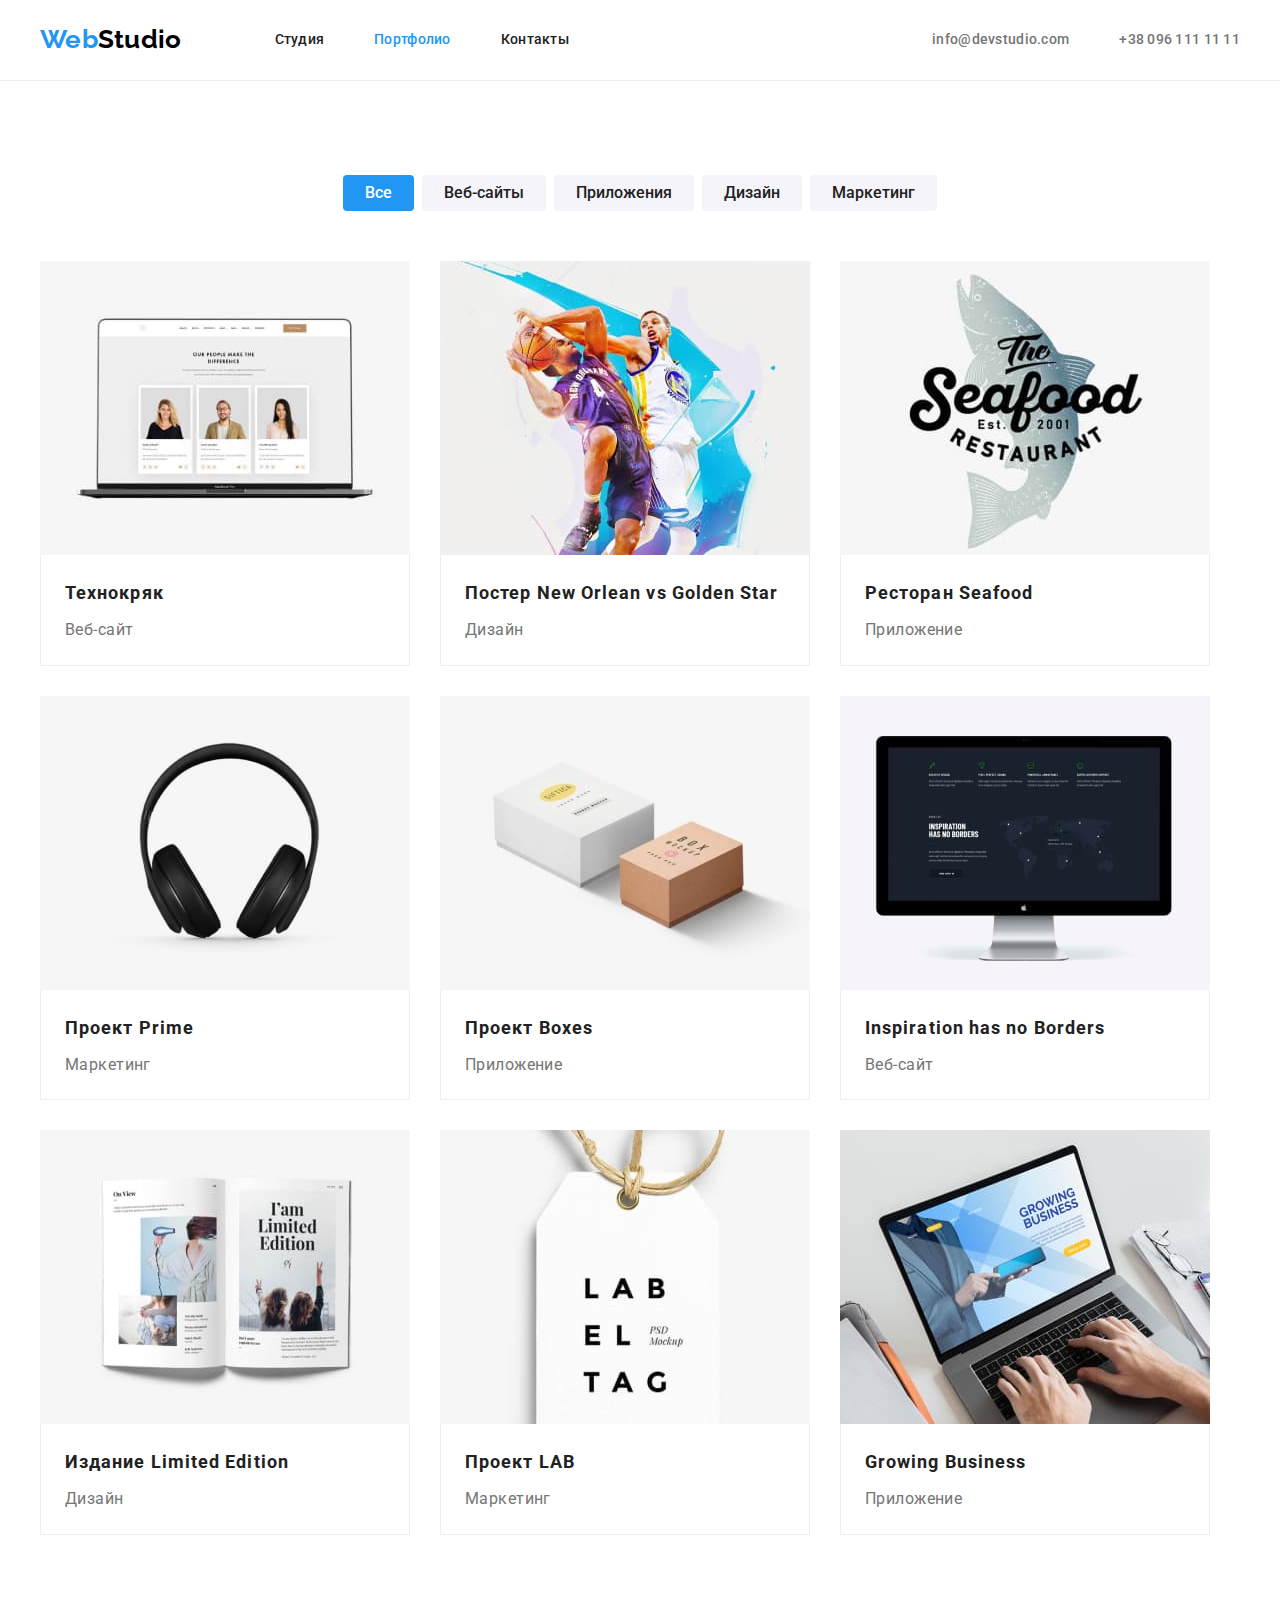
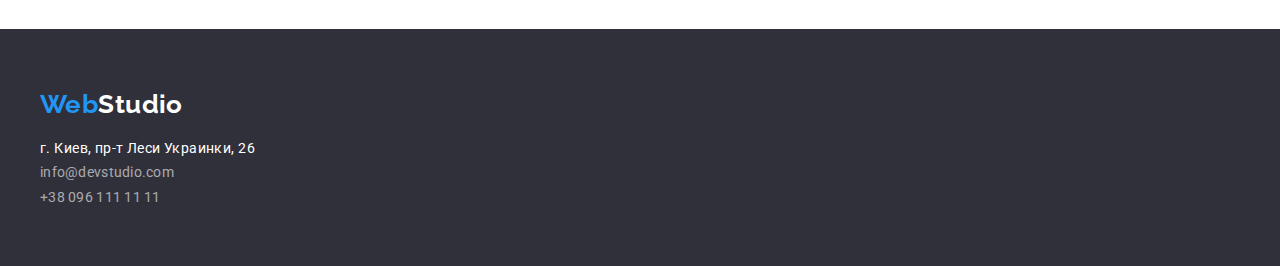
==== portfolio.html @ 982576f1 "Добавляет ДЗ -3" ====
<!DOCTYPE html>
<html lang="ru">
  <head>
    <meta charset="UTF-8" />
    <meta http-equiv="X-UA-Compatible" content="IE=edge" />
    <meta name="viewport" content="width=device-width, initial-scale=1.0" />
    <link rel="preconnect" href="https://fonts.googleapis.com" />
    <link rel="preconnect" href="https://fonts.gstatic.com" crossorigin />
    <link
      href="https://fonts.googleapis.com/css2?family=Raleway:wght@700&family=Roboto:wght@400;500;700;900&display=swap"
      rel="stylesheet"
    />
    <link rel="stylesheet" href="https://cdnjs.cloudflare.com/ajax/libs/modern-normalize/1.1.0/modern-normalize.min.css" integrity="sha512-wpPYUAdjBVSE4KJnH1VR1HeZfpl1ub8YT/NKx4PuQ5NmX2tKuGu6U/JRp5y+Y8XG2tV+wKQpNHVUX03MfMFn9Q==" crossorigin="anonymous" referrerpolicy="no-referrer" />
    <link rel="stylesheet" href="./css/style.css">
    <title>Go IT. Д\З №4</title>
  </head>
  <body>
    <!-- header -->
    <header class="header">
      <div class="container">
        <nav class="header__nav nav">
          <a href="#" class="logo link"><span>Web</span>Studio</a>
          <ul class="nav__links list">
            <li><a href="./index.html" class="nav__link link">Студия</a></li>
            <li><a href="./portfolio.html" class="nav__link nav__link-active link">Портфолио</a></li>
            <li><a href="#footer" class="nav__link link">Контакты</a></li>
          </ul>
        </nav>
        <ul class="header__contacts contacts list">
          <li>
            <a href="mailto:info@devstudio.com" class="contacts__item link"
              >info@devstudio.com</a
            >
          </li>
          <li>
            <a href="tel:+380961111111" class="contacts__item link"
              >+38 096 111 11 11</a
            >
          </li>
        </ul>
      </div>
    </header>
    <!-- /header -->

    <!-- main -->
    <main class="content">
        <section class="section-portfolio">
          <div class="container">
            <h1 class="tittle">Портфолио</h1>
            <ul class="filter-list list">
              <li class="filter-list__item">
                <button type="button" class="filter-list__btn btn btn-active">Все</button>
              </li>
              <li class="filter-list__item">
                <button type="button" class="filter-list__btn btn">Веб-сайты</button>
              </li>
              <li class="filter-list__item">
                <button type="button" class="filter-list__btn btn">Приложения</button>
              </li>
              <li class="filter-list__item">
                <button type="button" class="filter-list__btn btn">Дизайн</button>
              </li>
              <li class="filter-list__item">
                <button type="button" class="filter-list__btn btn">Маркетинг</button>
              </li>
            </ul>
            <ul class="content-list list">
              <li class="item">
                <a href="#" class="link">
                  <img src="./img/portfolio/img.jpg" alt="Отктырый ноутбук" class="item__img" width="370">
                  <div class="item__box">
                    <h2 class="item__tittle">Технокряк</h2>
                    <p class="item__text">Веб-сайт</p>
                  </div>
                </a>
              </li>
              <li class="item">
                <a href="#" class="link">
                  <img src="./img/portfolio/img(1).jpg" alt="Постер с баскетколистами" class="item__img" width="370">
                  <div class="item__box">
                    <h2 class="item__tittle">Постер New Orlean vs Golden Star</h2>
                    <p class="item__text">Дизайн</p>
                  </div>
                </a>
              </li>
              <li class="item">
                <a href="#" class="link">
                  <img src="./img/portfolio/img(2).jpg" alt="Эмблема ресторана" class="item__img" width="370">
                  <div class="item__box">
                    <h2 class="item__tittle">Ресторан Seafood</h2>
                    <p class="item__text">Приложение</p>
                  </div>
                </a>
              </li>
              <li class="item">
                <a href="#" class="link">
                  <img src="./img/portfolio/img(3).jpg" alt="Наушники" class="item__img" width="370">
                  <div class="item__box">
                    <h2 class="item__tittle">Проект Prime</h2>
                    <p class="item__text">Маркетинг</p>
                  </div>
                </a>
              </li>
              <li class="item">
                <a href="#" class="link">
                  <img src="./img/portfolio/img(4).jpg" alt="Две коробочки" class="item__img" width="370">
                  <div class="item__box">
                    <h2 class="item__tittle">Проект Boxes</h2>
                    <p class="item__text">Приложение</p>
                  </div>
                </a>
              </li>
              <li class="item">
                <a href="#" class="link">
                  <img src="./img/portfolio/img(5).jpg" alt="Монитор Компьютера" class="item__img" width="370">
                  <div class="item__box">
                    <h2 class="item__tittle">Inspiration has no Borders</h2>
                    <p class="item__text">Веб-сайт</p>
                  </div>
                </a>
              </li>
              <li class="item">
                <a href="#" class="link">
                  <img src="./img/portfolio/img(6).jpg" alt="Журнал" class="item__img" width="370">
                  <div class="item__box">
                    <h2 class="item__tittle">Издание Limited Edition</h2>
                    <p class="item__text">Дизайн</p>
                  </div>
                </a>
              </li>
              <li class="item">
                <a href="#" class="link">
                  <img src="./img/portfolio/img(7).jpg" alt="Бирка проетка" class="item__img" width="370">
                  <div class="item__box">
                    <h2 class="item__tittle">Проект LAB</h2>
                    <p class="item__text">Маркетинг</p>
                  </div>
                </a>
              </li>
              <li class="item">
                <a href="#" class="link">
                  <img src="./img/portfolio/img(8).jpg" alt="Ноутбук на столе" class="item__img" width="370">
                  <div class="item__box">
                    <h2 class="item__tittle">Growing Business</h2>
                    <p class="item__text">Приложение</p>
                  </div>
                </a>
              </li>
            </ul>
          </div>
        </section>
    </main>
    <!-- /main -->

    <!-- footer -->
    <footer class="footer" id="footer">
      <div class="container">
        <a href="#" class="logo link"><span>Web</span>Studio</a>
        <address class="address">
          <a href="" class="address__location link">г. Киев, пр-т Леси Украинки, 26</a>
          <ul class="contacts list">
            <li>
              <a class="contacts__item link" href="mailto:info@devstudio.com">info@devstudio.com</a>
            </li>
            <li>
              <a class="contacts__item link" href="tel:+380961111111">+38 096 111 11 11</a>
            </li>
          </ul>
        </address>
      </div>
    </footer>
    <!-- /footer -->
  </body>
</html>
---- css/style.css ----
:root {
  --primaryColor: #212121;
  --secondaryColor: #757575;
  --activeColor: #2196F3;
  --sectionBg:#2F303A;
  --btnBg:#F5F4FA;
  --colorText:#ffffff;
}
body {
  margin: 0;

  color: var(--primaryColor);

  font-family: Roboto, sans-serif;
  font-weight: 400;
  font-size: 14px;
  letter-spacing: 0.03em;
}
h1, h2, h3, h4, h5, h6, p {
  padding: 0;
  margin: 0;
}
img {
  max-width: 100%;
  height: auto;
  display: block;
}
.list {
  list-style: none;
  padding: 0;
  margin: 0;
}
.container {
  width: 1200px;
  margin: 0 auto;
  padding: 0 15px;
}
.link {
  text-decoration: none;
  color: var(--primaryColor);
}
.btn {
  color: var(--colorText);
  background-color: var(--btnBg);

  font-size: 16px;

  border-radius: 4px;
  border: none;

  padding: 0;

  cursor: pointer;
}
.btn-active {
  color: var(--colorText);
  background-color: var(--activeColor);
}
.title__section {
  font-size: 36px;
  font-weight: 700;
  line-height: 1.6;
  text-align: center;
}


/* Шапка сайта */
.header,
.contacts__item {
  font-weight: 500;
  line-height: 1.14;
  letter-spacing: 0.02em;
}
.header .container {
  display: flex;
}


/* Навигация */
.logo {
  color: #000000;

  font-family: Raleway;
  font-weight: 700;
  font-size: 26px;
  line-height: 1.2;

  margin-right: 93px;
  padding: 24px 0px;
}
.logo span {
  color: var(--activeColor);
}
.nav {
  display: flex;
  align-items: center;
}
.nav__links {
  display: flex;
}
.nav__links li:not(:last-child) {
  margin-right: 50px;
}
.nav__link {
  font-weight: 500;
  line-height: 1.14;
  letter-spacing: 0.02em;
  padding: 32px 0px;
  display: block;
}
.nav__link:hover,
.nav__link:focus,
.nav__link-active,
.address__location:hover,
.contacts .contacts__item:hover,
.contacts .contacts__item:focus {
  color: var(--activeColor);
}

/* Контакты */
.contacts {
  display: flex;
  margin-left: auto;
}
.contacts__item {
  color: var(--secondaryColor);
  display: block;
  padding: 32px 0;
}
.contacts li:last-child {
  margin-left: 50px;
}
.header__contacts .contacts__item svg {
  fill: var(--secondaryColor);
}
.header__contacts .contacts__item:hover  svg{
  fill: var(--activeColor);
}
.icon-envelope {
  display: inline-block;
  width: 16px;
  height: 16px;
  vertical-align: middle;
}
.icon-smartphone {
  display: inline-block;
  width: 16px;
  height: 16px;
  vertical-align: middle;
}


                   /* --- Студия --- */

/* Порвая секция */
.first-screen {
  background-color: var(--sectionBg);
  background-image: linear-gradient(rgba(47, 48, 58, 0.4), rgba(47, 48, 58, 0.4)), url(../img/bg.jpg);
  background-size: cover;
  background-position: center;
  background-repeat: no-repeat;
  text-align: center;
  height: 600px;
}
.first-screen .container {
  display: flex;
  justify-content: center;
  align-items: center;
  height: 100%;
}
.wrapper {
  width: 696px;
}
.first-screen__title {
  color: var(--colorText);
  font-size: 44px;
  font-weight: 900;
  line-height: 1.36;
  letter-spacing: 0.06em;
  text-transform: uppercase;

  margin-bottom: 30px;
}
.first-screen__btn {
  line-height: 1.87;
  font-weight: 700;
  padding: 10px 32px;
  box-shadow: 0px 4px 4px rgba(0, 0, 0, 0.15);
  border-radius: 4px;
}
.first-screen__btn:hover {
  color: var(--activeColor);
  background-color: var(--btnBg);
}

/* Вторая секция */
.advantages {
  padding-top: 94px;
  padding-bottom: 47px;
}
.advantages__title {
  font-size: 0px;
}
.advantages__items {
  display: flex;
}
.advantages__item {
  width: 270px;
}
.advantages__item svg {
  display: block;
  height: 120px;
  width: 100%;
  padding: 25px 102px;
  margin-bottom: 30px;
}

.advantages__item:not(:last-child) {
  margin-right: 30px;
}
.advantages__subtitle {
  color: var(--primaryColor);
  font-weight: 700;
  line-height: 1.14;
  text-transform: uppercase;
  margin-bottom: 10px;
}
.advantages__text {
  color: var(--secondaryColor);
  line-height: 1.7;
}

/* Третья секция */
.work {
  padding-top: 47px;
  padding-bottom: 94px;
}
.work__title {
  margin-bottom: 50px;
}
.work__list {
  display: flex;
  margin: -15px;
}
.work__item {
  margin: 15px;
}


/* Четвертая секция */
.team{
  background-color: var(--btnBg);
  padding: 94px 0px;
}
.team__title {
  margin-bottom: 50px;
}
.team__list {
  display: flex;
  margin: -15px;
}
.team__item {
  text-align: center;
  margin: 15px;
  box-shadow: 0px 1px 3px rgba(0, 0, 0, 0.12), 0px 1px 1px rgba(0, 0, 0, 0.14), 0px 2px 1px rgba(0, 0, 0, 0.2);
  border-radius: 0px 0px 4px 4px;
  padding-bottom: 30px;
}
.team__item .box {
  padding: 30px 30px 0px;
  background-color: var(--colorText);
  margin-bottom: 16px;
}
.team__subtitle {
  font-size: 16px;
  line-height: 1.19;
  font-weight: 500;
  margin-bottom: 10px;
}
.team__text {
  color: var(--secondaryColor);
  font-size: 16px;
  line-height: 1.2;
}
.social-list {
  display: flex;
  justify-content: center;
  align-items: center;
}
.social-list__item a {
  width: 44px;
  height: 44px;
  padding: 12px;
  border-radius: 50%;
  display: flex;
}
.social-list__item a:hover {
  background-color: var(--activeColor);
}
.social-list__item svg {
  fill: #afb1b8;
}
.social-list .social-list__item:hover svg {
  fill: var(--colorText);
}
.clients-list {
  display: flex; 
}

/* Пятая секция */

               /* --- Портфолио --- */

.section-portfolio {
  border-top: 1px solid #ECECEC;
  padding: 94px 0px;
}
.section-portfolio .tittle {
  font-size: 0;
}
.filter-list {
  display: flex;
  justify-content: center;

  margin-bottom: 50px;
}
.filter-list__item:not(:last-child) {
  margin-right: 8px;
}
.filter-list__btn {
  color: var(--primaryColor);
  font-family: inherit;
  font-size: 16px;
  font-weight: 500;
  line-height: 1.5;
  text-align: center;

  padding: 6px 22px;
}
.filter-list__btn:hover {
  background-color: var(--activeColor);
  color: var(--colorText);
}
.filter-list__btn.btn-active {
  color: var(--colorText);
}
.content-list {
  display: flex;
  flex-wrap: wrap;
  margin: -15px;
}
.item {
  margin: 15px;
}
.item:hover {
  box-shadow: 0px 2px 3px rgba(0, 0, 0, 0.2);
}
.item__box {
  padding: 20px 24px;
  border-left: 1px solid #EEEEEE;
  border-right: 1px solid #EEEEEE;
  border-bottom: 1px solid #EEEEEE;
  
}
.item__tittle {
  font-size: 18px;
  line-height: 2;
  letter-spacing: 0.06em;
  margin-bottom: 4px;
}
.item__text {
  color: var(--secondaryColor);

  font-size: 16px;
  line-height: 1.86;
}



/* Подвал */
.footer {
  background-color: var(--sectionBg);
  padding: 60px 0px;
}
.footer .logo {
  color: var(--colorText);
  display: block;
  margin-bottom: 20px;
  padding: 0;
}
.address {
  font-style: normal;
}
.address__location {
  color: var(--colorText);
  margin-bottom: 9px;
  display: block;
}
.address .contacts{
  display: inline;
}
.address .contacts li:first-child {
  margin-bottom: 9px;
}
.address .contacts li:last-child {
  margin-left: 0px;
}
.address .contacts__item {
  color: rgba(255, 255, 255, 0.6);
  font-weight: 400;
  padding: 0;
}
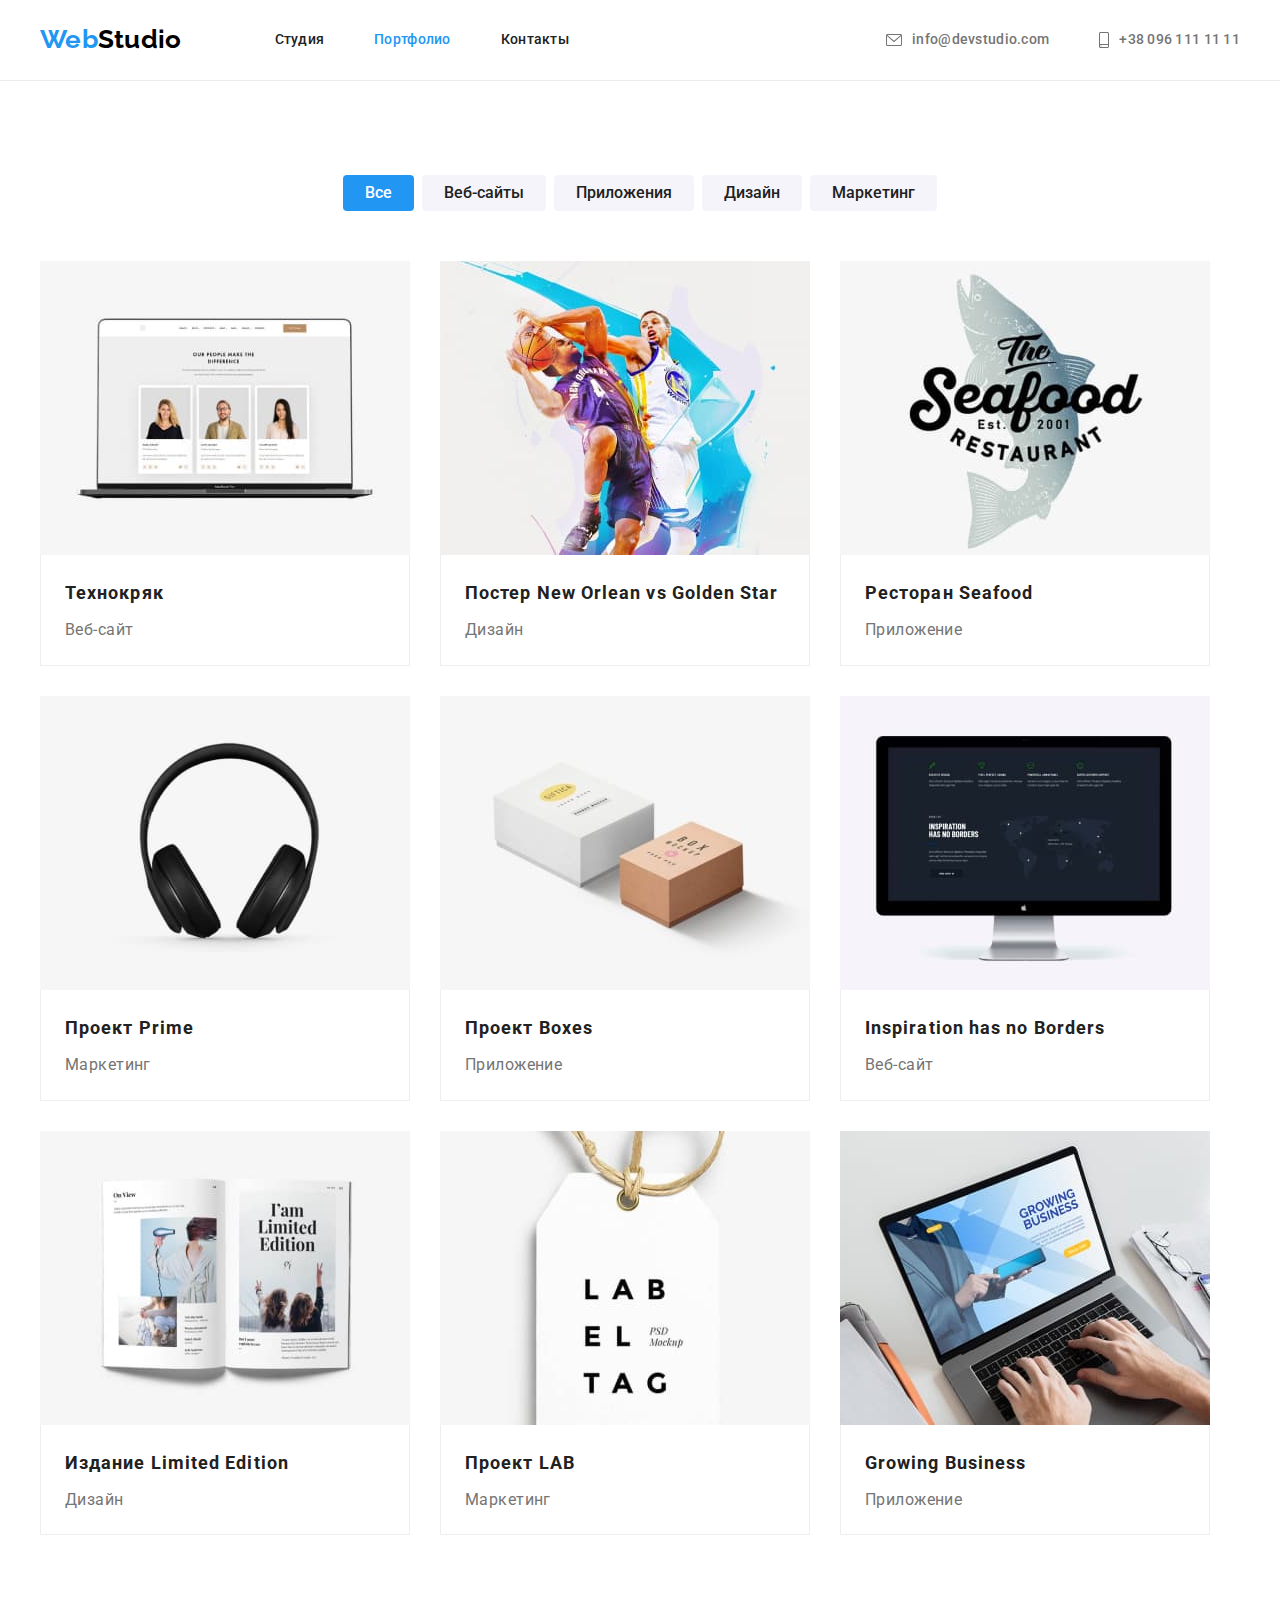
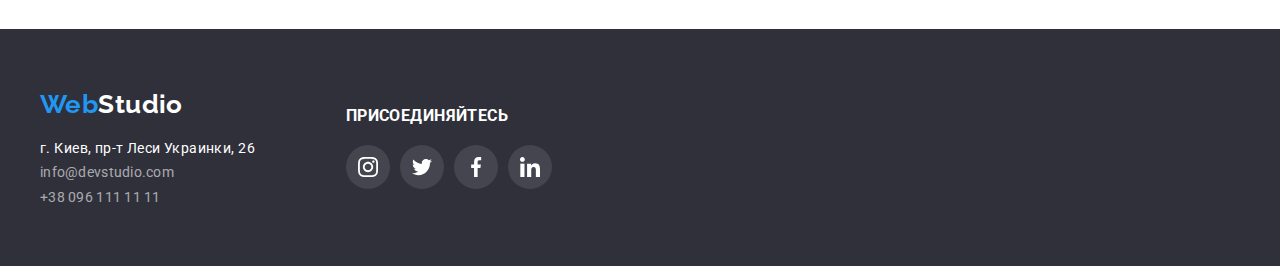
==== commit ee3be5f4: "Исправляет замечания ментора" ====
--- a/portfolio.html
+++ b/portfolio.html
@@ -19,23 +19,29 @@
     <header class="header">
       <div class="container">
         <nav class="header__nav nav">
-          <a href="#" class="logo link"><span>Web</span>Studio</a>
+          <a href="#" class="logo  link"><span>Web</span>Studio</a>
           <ul class="nav__links list">
             <li><a href="./index.html" class="nav__link link">Студия</a></li>
-            <li><a href="./portfolio.html" class="nav__link nav__link-active link">Портфолио</a></li>
+            <li><a href="#" class="nav__link nav__link-active link">Портфолио</a></li>
             <li><a href="#footer" class="nav__link link">Контакты</a></li>
           </ul>
         </nav>
         <ul class="header__contacts contacts list">
           <li>
-            <a href="mailto:info@devstudio.com" class="contacts__item link"
-              >info@devstudio.com</a
-            >
+            <a href="mailto:info@devstudio.com" class="contacts__item link">
+              <svg width="16" height="12">
+                <use href="./img/sprites2.svg#icon-envelope"></use>
+              </svg>
+              <span>info@devstudio.com</span>
+            </a>
           </li>
           <li>
-            <a href="tel:+380961111111" class="contacts__item link"
-              >+38 096 111 11 11</a
-            >
+            <a href="tel:+380961111111" class="contacts__item link">              
+              <svg width="10" height="16">
+                <use href="./img/sprites2.svg#icon-smartphone"></use>
+              </svg>
+              <span>+38 096 111 11 11</span>
+            </a>
           </li>
         </ul>
       </div>
@@ -64,9 +70,10 @@
                 <button type="button" class="filter-list__btn btn">Маркетинг</button>
               </li>
             </ul>
+
             <ul class="content-list list">
               <li class="item">
-                <a href="#" class="link">
+                <a href="#" class="item__link link">
                   <img src="./img/portfolio/img.jpg" alt="Отктырый ноутбук" class="item__img" width="370">
                   <div class="item__box">
                     <h2 class="item__tittle">Технокряк</h2>
@@ -75,7 +82,7 @@
                 </a>
               </li>
               <li class="item">
-                <a href="#" class="link">
+                <a href="#" class="item__link link">
                   <img src="./img/portfolio/img(1).jpg" alt="Постер с баскетколистами" class="item__img" width="370">
                   <div class="item__box">
                     <h2 class="item__tittle">Постер New Orlean vs Golden Star</h2>
@@ -84,7 +91,7 @@
                 </a>
               </li>
               <li class="item">
-                <a href="#" class="link">
+                <a href="#" class="item__link link">
                   <img src="./img/portfolio/img(2).jpg" alt="Эмблема ресторана" class="item__img" width="370">
                   <div class="item__box">
                     <h2 class="item__tittle">Ресторан Seafood</h2>
@@ -93,7 +100,7 @@
                 </a>
               </li>
               <li class="item">
-                <a href="#" class="link">
+                <a href="#" class="item__link link">
                   <img src="./img/portfolio/img(3).jpg" alt="Наушники" class="item__img" width="370">
                   <div class="item__box">
                     <h2 class="item__tittle">Проект Prime</h2>
@@ -102,7 +109,7 @@
                 </a>
               </li>
               <li class="item">
-                <a href="#" class="link">
+                <a href="#" class="item__link link">
                   <img src="./img/portfolio/img(4).jpg" alt="Две коробочки" class="item__img" width="370">
                   <div class="item__box">
                     <h2 class="item__tittle">Проект Boxes</h2>
@@ -111,7 +118,7 @@
                 </a>
               </li>
               <li class="item">
-                <a href="#" class="link">
+                <a href="#" class="item__link link">
                   <img src="./img/portfolio/img(5).jpg" alt="Монитор Компьютера" class="item__img" width="370">
                   <div class="item__box">
                     <h2 class="item__tittle">Inspiration has no Borders</h2>
@@ -120,7 +127,7 @@
                 </a>
               </li>
               <li class="item">
-                <a href="#" class="link">
+                <a href="#" class="item__link link">
                   <img src="./img/portfolio/img(6).jpg" alt="Журнал" class="item__img" width="370">
                   <div class="item__box">
                     <h2 class="item__tittle">Издание Limited Edition</h2>
@@ -129,7 +136,7 @@
                 </a>
               </li>
               <li class="item">
-                <a href="#" class="link">
+                <a href="#" class="item__link link">
                   <img src="./img/portfolio/img(7).jpg" alt="Бирка проетка" class="item__img" width="370">
                   <div class="item__box">
                     <h2 class="item__tittle">Проект LAB</h2>
@@ -138,7 +145,7 @@
                 </a>
               </li>
               <li class="item">
-                <a href="#" class="link">
+                <a href="#" class="item__link link">
                   <img src="./img/portfolio/img(8).jpg" alt="Ноутбук на столе" class="item__img" width="370">
                   <div class="item__box">
                     <h2 class="item__tittle">Growing Business</h2>
@@ -155,18 +162,53 @@
     <!-- footer -->
     <footer class="footer" id="footer">
       <div class="container">
-        <a href="#" class="logo link"><span>Web</span>Studio</a>
-        <address class="address">
-          <a href="" class="address__location link">г. Киев, пр-т Леси Украинки, 26</a>
-          <ul class="contacts list">
-            <li>
-              <a class="contacts__item link" href="mailto:info@devstudio.com">info@devstudio.com</a>
-            </li>
-            <li>
-              <a class="contacts__item link" href="tel:+380961111111">+38 096 111 11 11</a>
+        <div class="footer__address">
+          <a href="#" class="logo  link"><span>Web</span>Studio</a>
+          <address class="address">
+            <a href="#" class="address__location  link">г. Киев, пр-т Леси Украинки, 26</a>
+            <ul class="contacts list">
+              <li>
+                <a class="contacts__item  link" href="mailto:info@devstudio.com">info@devstudio.com</a>
+              </li>
+              <li>
+                <a class="contacts__item  link" href="tel:+380961111111">+38 096 111 11 11</a>
+              </li>
+            </ul>
+          </address>
+        </div>
+        <div class="footer__social social">
+          <p>Присоединяйтесь</p>
+          <ul class="social-list list">
+            <li class="social-list__item">
+              <a href="#" class="social-link link">
+                <svg width="20" height="20">
+                  <use href="./img/sprites2.svg#icon-instagram"></use>
+                </svg>
+              </a>
+            </li>
+            <li class="social-list__item">
+              <a href="#" class="social-link link">
+                <svg width="20" height="20">
+                  <use href="./img/sprites2.svg#icon-twitter"></use>
+                </svg>
+              </a>
+            </li>
+            <li class="social-list__item">
+              <a href="#" class="social-link link">
+                <svg width="20" height="20">
+                  <use href="./img/sprites2.svg#icon-facebook"></use>
+                </svg>
+              </a>
+            </li>
+            <li class="social-list__item">
+              <a href="#" class="social-link link">
+                <svg width="20" height="20">
+                  <use href="./img/sprites2.svg#icon-linkedin"></use>
+                </svg>
+              </a>
             </li>
           </ul>
-        </address>
+        </div>
       </div>
     </footer>
     <!-- /footer -->
--- a/css/style.css
+++ b/css/style.css
@@ -15,6 +15,7 @@
   font-weight: 400;
   font-size: 14px;
   letter-spacing: 0.03em;
+
 }
 h1, h2, h3, h4, h5, h6, p {
   padding: 0;
@@ -113,7 +114,8 @@
 .nav__link-active,
 .address__location:hover,
 .contacts .contacts__item:hover,
-.contacts .contacts__item:focus {
+.contacts .contacts__item:focus,
+.address__location:focus {
   color: var(--activeColor);
 }
 
@@ -124,8 +126,12 @@
 }
 .contacts__item {
   color: var(--secondaryColor);
-  display: block;
+  display: flex;
+  align-items: center;
   padding: 32px 0;
+}
+.contacts__item svg {
+  margin-right: 10px;
 }
 .contacts li:last-child {
   margin-left: 50px;
@@ -133,21 +139,11 @@
 .header__contacts .contacts__item svg {
   fill: var(--secondaryColor);
 }
-.header__contacts .contacts__item:hover  svg{
+.header__contacts .contacts__item:hover svg,
+.header__contacts .contacts__item:focus svg {
   fill: var(--activeColor);
 }
-.icon-envelope {
-  display: inline-block;
-  width: 16px;
-  height: 16px;
-  vertical-align: middle;
-}
-.icon-smartphone {
-  display: inline-block;
-  width: 16px;
-  height: 16px;
-  vertical-align: middle;
-}
+
 
 
                    /* --- Студия --- */
@@ -156,11 +152,10 @@
 .first-screen {
   background-color: var(--sectionBg);
   background-image: linear-gradient(rgba(47, 48, 58, 0.4), rgba(47, 48, 58, 0.4)), url(../img/bg.jpg);
-  background-size: cover;
-  background-position: center;
-  background-repeat: no-repeat;
   text-align: center;
   height: 600px;
+  max-width: 1600px;
+  margin: 0 auto;
 }
 .first-screen .container {
   display: flex;
@@ -207,11 +202,13 @@
 .advantages__item {
   width: 270px;
 }
-.advantages__item svg {
-  display: block;
-  height: 120px;
+.advantages__icon {
+  display: flex;
+  justify-content: center;
+  align-items: center; 
+  /* height: 120px;
   width: 100%;
-  padding: 25px 102px;
+  padding: 25px 102px; */
   margin-bottom: 30px;
 }
 
@@ -269,7 +266,6 @@
 .team__item .box {
   padding: 30px 30px 0px;
   background-color: var(--colorText);
-  margin-bottom: 16px;
 }
 .team__subtitle {
   font-size: 16px;
@@ -281,6 +277,7 @@
   color: var(--secondaryColor);
   font-size: 16px;
   line-height: 1.2;
+  margin-bottom: 16px;
 }
 .social-list {
   display: flex;
@@ -290,17 +287,22 @@
 .social-list__item a {
   width: 44px;
   height: 44px;
-  padding: 12px;
   border-radius: 50%;
   display: flex;
-}
-.social-list__item a:hover {
+  justify-content: center;
+  align-items: center;
+}
+.social-list__item a:hover,
+.social-list__item a:focus,
+.footer .social-list__item a:hover,
+.footer .social-list__item a:focus {
   background-color: var(--activeColor);
 }
 .social-list__item svg {
   fill: #afb1b8;
 }
-.social-list .social-list__item:hover svg {
+.social-list .social-list__item:hover svg,
+.social-link:focus svg {
   fill: var(--colorText);
 }
 .clients-list {
@@ -308,6 +310,43 @@
 }
 
 /* Пятая секция */
+.clients {
+  padding: 94px 0px;
+}
+.clients__title {
+  margin-bottom: 50px;
+}
+.clients-list__item {
+  width: 170px;
+  height: 92px;
+  border: 1px solid #AFB1B8;
+  border-radius: 4px;
+}
+.clients-list__item a {
+  width: 100%;
+  height: 100%;
+  display: flex;
+  justify-content: center;
+  align-items: center;
+}
+.clients-list__item:hover,
+.clients-list__link:focus {
+  outline: var(--activeColor);
+  border: 1px solid var(--activeColor);
+}
+.clients-list__item svg {
+  fill: #afb1b8;
+}
+.clients-list .clients-list__item:hover svg,
+.clients-list__link:focus svg {
+  fill: var(--activeColor);
+}
+.clients-list__item:not(:last-child) {
+  margin-right: 30px;
+}
+
+
+
 
                /* --- Портфолио --- */
 
@@ -328,6 +367,7 @@
   margin-right: 8px;
 }
 .filter-list__btn {
+  display: inline-block;
   color: var(--primaryColor);
   font-family: inherit;
   font-size: 16px;
@@ -337,9 +377,11 @@
 
   padding: 6px 22px;
 }
-.filter-list__btn:hover {
+.filter-list__btn:hover,
+.filter-list__btn:focus {
   background-color: var(--activeColor);
   color: var(--colorText);
+  box-shadow: 0px 3px 1px rgba(0, 0, 0, 0.1), 0px 1px 2px rgba(0, 0, 0, 0.08), 0px 2px 2px rgba(0, 0, 0, 0.12);
 }
 .filter-list__btn.btn-active {
   color: var(--colorText);
@@ -353,7 +395,14 @@
   margin: 15px;
 }
 .item:hover {
-  box-shadow: 0px 2px 3px rgba(0, 0, 0, 0.2);
+  box-shadow: 0px 1px 1px rgba(0, 0, 0, 0.12), 0px 4px 4px rgba(0, 0, 0, 0.06), 1px 4px 6px rgba(0, 0, 0, 0.16);
+}
+.item__link {
+  display: inline-block;
+}
+.item .item__link:focus {
+  box-shadow: 0px 1px 1px rgba(0, 0, 0, 0.12), 0px 4px 4px rgba(0, 0, 0, 0.06), 1px 4px 6px rgba(0, 0, 0, 0.16);
+
 }
 .item__box {
   padding: 20px 24px;
@@ -382,11 +431,18 @@
   background-color: var(--sectionBg);
   padding: 60px 0px;
 }
+.footer .container {
+  display: flex;
+  align-items: center;
+}
 .footer .logo {
   color: var(--colorText);
   display: block;
   margin-bottom: 20px;
   padding: 0;
+}
+.footer__address {
+  margin-right: 70px;
 }
 .address {
   font-style: normal;
@@ -410,3 +466,20 @@
   font-weight: 400;
   padding: 0;
 }
+.footer__social p {
+  font-weight: 700;
+  font-size: 16px;
+  line-height: 1.14;
+  color: var(--colorText);
+  text-transform: uppercase;
+  margin-bottom: 20px;
+}
+.footer .social-list__item svg {
+  fill: var(--colorText);
+}
+.footer .social-list__item a {
+  background-color: rgba(255, 255, 255, 0.1); 
+}
+.footer .social-list__item:not(:last-child) {
+  margin-right: 10px;
+}
